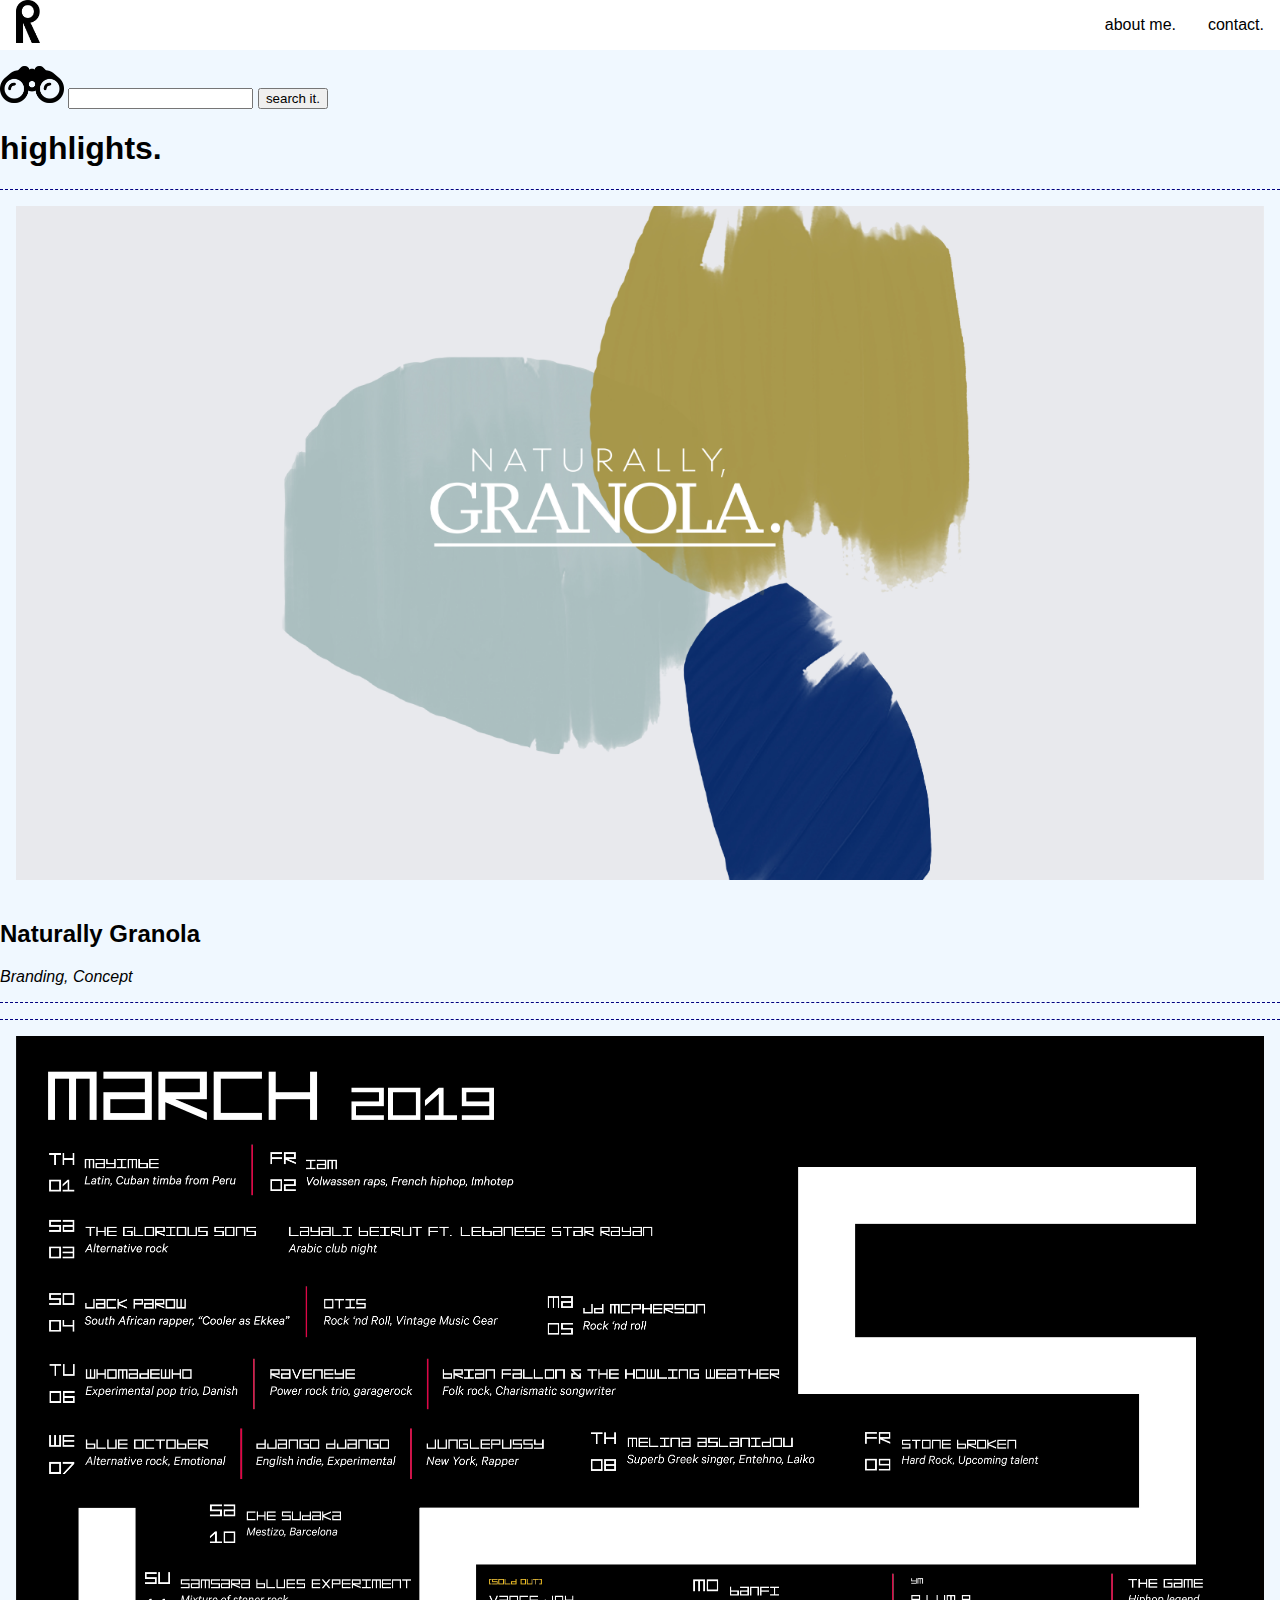
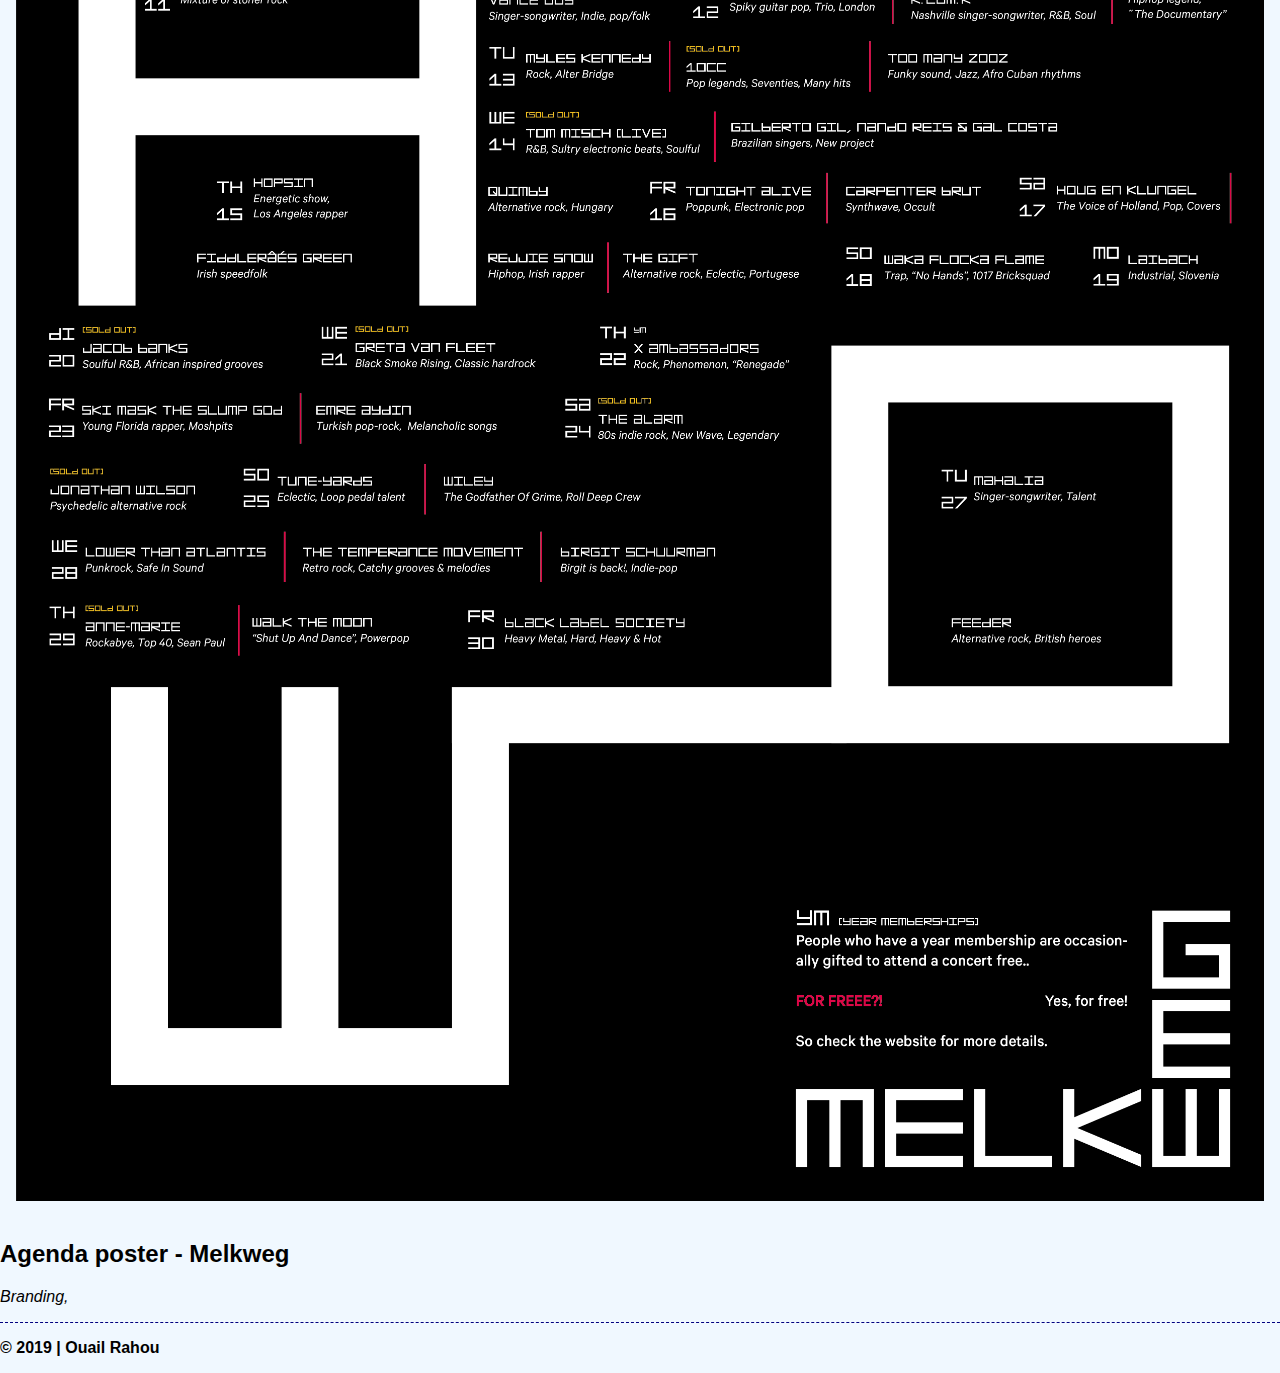
==== index.html @ 0c993b17 "Add files via upload" ====
<!DOCTYPE html>
<html lang="en">

<head>
    <meta name="viewport" content="width=device-width, initial-scale=1">
    <meta charset="UTF-8">
    <title>ouail. reportoire</title>
    <link rel="stylesheet" href="styles/styles.css">
</head>

<body>

    <header>

        <a href="index.html"><img src="img/logo.png" alt="Logo portfolio"></a>

        <nav>
            <ul>
                <li>
                    <a href="projects.html">about me.</a>
                </li>

                <li>
                    <a href="contact.html">contact.</a>
                </li>
            </ul>
        </nav>
    </header>

    <form action=""> <p><img src="img/binoculars.png" alt="">  <input type="search" name="search" /> <input type="submit" name="subscribe"   value="search it." />  </form>


    <main>
        <h1>highlights.</h1>

        <article>
            <img src="img/NG.jpg" alt="Naturally Granola-project">
            <footer><h2>Naturally Granola</h2>
            <p><i>Branding, Concept</i></p>
            </footer>
        </article>

        <article>
            <img src="img/agenda_melkweg.jpg" alt="Naturally Granola-project">
            <h2> Agenda poster - Melkweg </h2>
            <p><i>Branding, </i></p>
        </article>

    </main>

    <footer>
        <p><b>&copy; 2019 | Ouail Rahou</b>
            <p>
                <!-- Bron: https://www.rapidtables.com/web/html/html-codes/html-code-copyright.html -->
    </footer>


</body>

</html>
---- styles/styles.css ----
* {
    box-sizing: border-box;
}

body {
    background-color: aliceblue;
    margin: 0;
    font-family: 'Catamaran', sans-serif;
}

header {
    display: flex;
    justify-content: space-between;
    background: white;
}

header a img {
    width: 1.5em;
    padding: 0;
    display: flex;
    margin: 0 0 0 1em;
    }

nav ul {
    background-color: white;
    display: flex;
    align-items: center;
    justify-content: flex-end;
    margin: 0;
    padding: 0;
}

li {
    list-style-type: none;
    padding: 1em;
}

ul li a:first-of-type {
    text-decoration: none;
    color: black;
}

main article img:first-of-type {
    width: 100%;
    padding: 1em;
}

form p img {
    width: 5%;
}

article {
    border-top: 1px dashed navy;
    border-bottom: 1px dashed navy;
    margin: 1em 0;
}
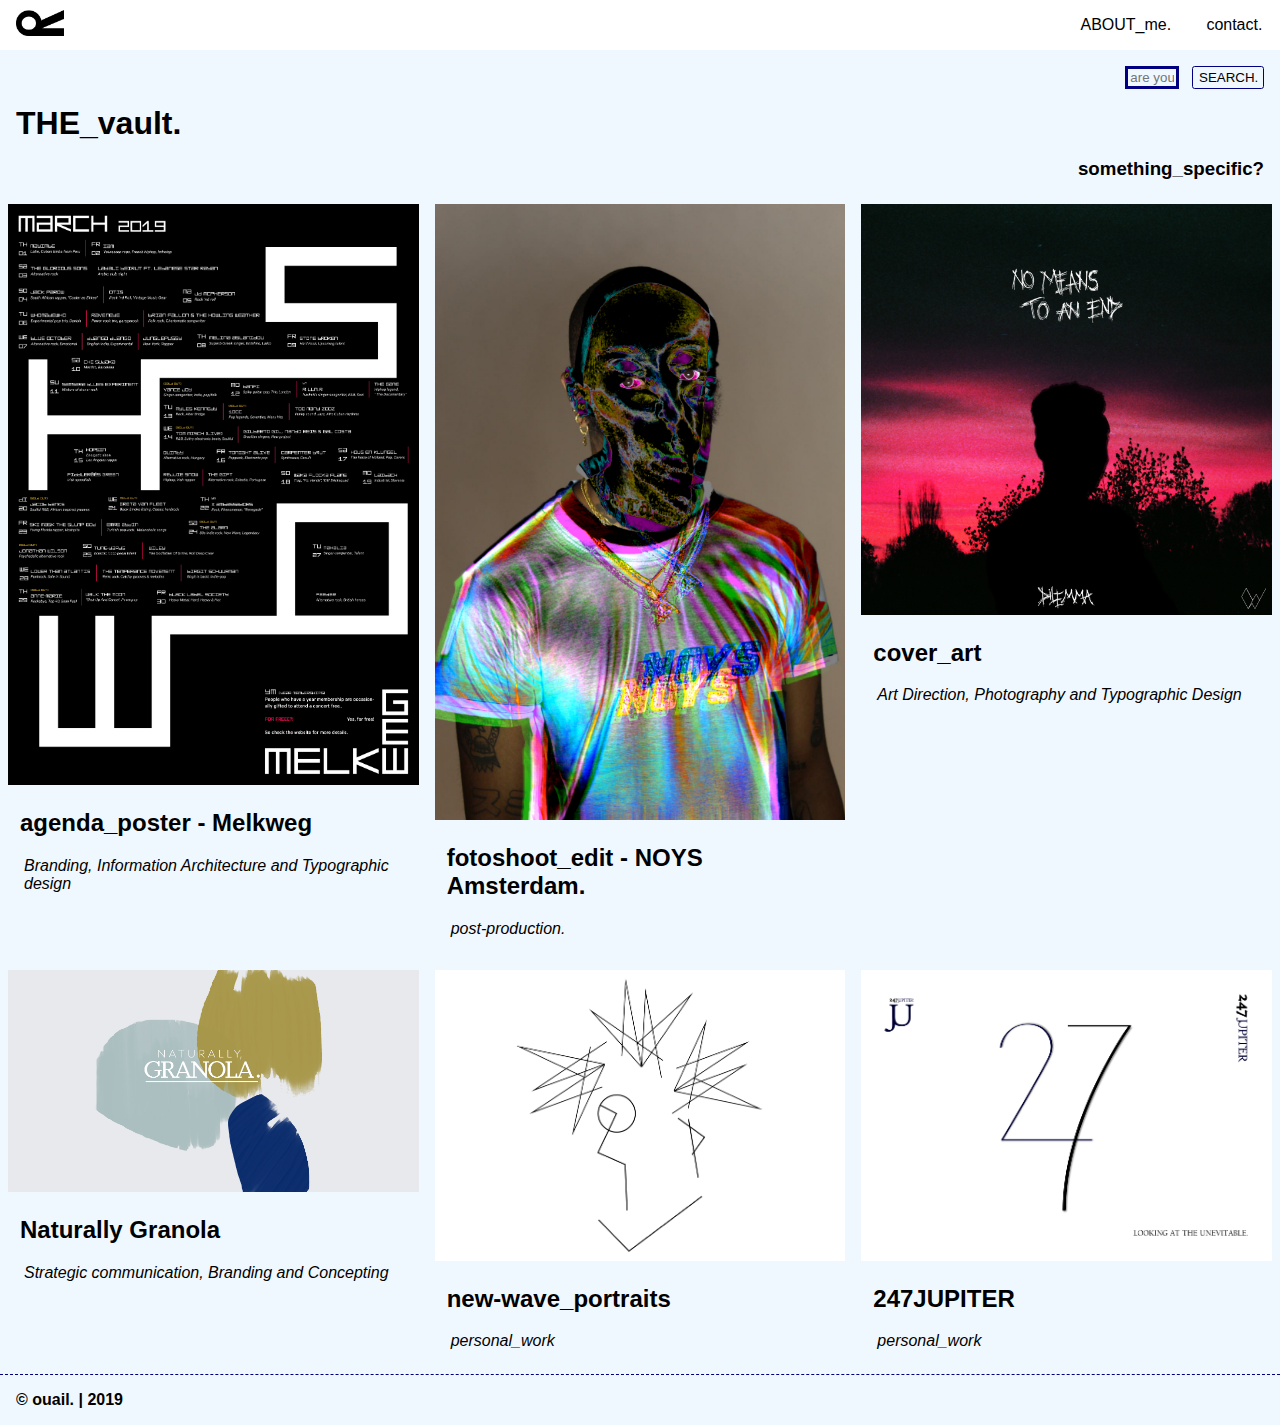
==== commit 02bb5e8a: "final update" ====
--- a/index.html
+++ b/index.html
@@ -2,10 +2,13 @@
 <html lang="en">
 
 <head>
+        
     <meta name="viewport" content="width=device-width, initial-scale=1">
     <meta charset="UTF-8">
-    <title>ouail. reportoire</title>
+    <title>the_vault.</title>
     <link rel="stylesheet" href="styles/styles.css">
+    
+
 </head>
 
 <body>
@@ -17,7 +20,7 @@
         <nav>
             <ul>
                 <li>
-                    <a href="projects.html">about me.</a>
+                    <a href="about-me.html">ABOUT_me.</a>
                 </li>
 
                 <li>
@@ -25,36 +28,89 @@
                 </li>
             </ul>
         </nav>
+
     </header>
 
-    <form action=""> <p><img src="img/binoculars.png" alt="">  <input type="search" name="search" /> <input type="submit" name="subscribe"   value="search it." />  </form>
+    <main>
 
+        <div class="search">
 
-    <main>
-        <h1>highlights.</h1>
+            <label for="searching"> searching </label>
+            <input title="Search" type="text" name="search" aria-label="Search" placeholder="are you looking for..">
+            <button type="submit"> SEARCH. </button>
 
-        <article>
-            <img src="img/NG.jpg" alt="Naturally Granola-project">
-            <footer><h2>Naturally Granola</h2>
-            <p><i>Branding, Concept</i></p>
-            </footer>
-        </article>
+        </div>
 
-        <article>
-            <img src="img/agenda_melkweg.jpg" alt="Naturally Granola-project">
-            <h2> Agenda poster - Melkweg </h2>
-            <p><i>Branding, </i></p>
-        </article>
+        <h1>THE_vault.</h1>
 
+        <form action="s">
+            <div class="filter">
+
+                <h3 id="label">something_specific?</h3>
+
+                <div class="filter-choice" id="filterChoice">
+
+                    <label for="artisanal">
+                <input id="artisanal" type="checkbox" name="artisanal" value="a"> Artisanal</label>
+
+                    <label for="branding">
+                <input id="branding" type="checkbox" name="branding" value="b"> Branding</label>
+
+                    <label for="concepting">
+                <input id="concepting" type="checkbox" name="concepting" value="c"> Concepting</label>
+                </div>
+
+            </div>
+
+        </form>
+
+        <div class="content">
+
+            <article>
+                <img src="img/agenda_melkweg.jpg" alt="Melkweg- project">
+                <h2> agenda_poster - Melkweg </h2>
+                <p><i>Branding, Information Architecture and Typographic design </i></p>
+            </article>
+
+            <article>
+                <img src="img/ogeuf_yar.jpg" alt="Fotoshoot-edit Noys Amsterdam">
+                <h2>fotoshoot_edit - NOYS Amsterdam.</h2>
+                <p><i>post-production. </i></p>
+            </article>
+
+            <article>
+                <img src="img/NoMeansToAnEnd_Cover.jpg" alt="Cover art Dilemma">
+                <h2>cover_art</h2>
+                <p><i>Art Direction, Photography and Typographic Design </i></p>
+            </article>
+
+            <article>
+                <img src="img/NG.jpg" alt="Naturally Granola-project">
+                <h2>Naturally Granola</h2>
+                <p><i>Strategic communication, Branding and Concepting</i></p>
+            </article>
+
+            <article>
+                <img src="img/selfportrait02.png" alt="self-project">
+                <h2>new-wave_portraits</h2>
+                <p><i>personal_work</i></p>
+            </article>
+
+            <article>
+                <img src="img/247jupiter-01.jpg" alt="self-project">
+                <h2>247JUPITER</h2>
+                <p><i>personal_work</i></p>
+            </article>
+        </div>
     </main>
 
     <footer>
-        <p><b>&copy; 2019 | Ouail Rahou</b>
-            <p>
-                <!-- Bron: https://www.rapidtables.com/web/html/html-codes/html-code-copyright.html -->
+        <p><b> &copy; ouail. | 2019</b>
+        </p>
     </footer>
 
 
 </body>
 
+<script src="script.js"></script>
 </html>
--- a/styles/styles.css
+++ b/styles/styles.css
@@ -1,5 +1,6 @@
 * {
     box-sizing: border-box;
+    outline: none;
 }
 
 body {
@@ -8,6 +9,8 @@
     font-family: 'Catamaran', sans-serif;
 }
 
+                            /* Navigatie */
+
 header {
     display: flex;
     justify-content: space-between;
@@ -15,11 +18,9 @@
 }
 
 header a img {
-    width: 1.5em;
-    padding: 0;
-    display: flex;
-    margin: 0 0 0 1em;
-    }
+    width: 5em;
+    padding: .6em 1em;
+}
 
 nav ul {
     background-color: white;
@@ -32,25 +33,195 @@
 
 li {
     list-style-type: none;
-    padding: 1em;
-}
-
-ul li a:first-of-type {
+    padding: 1em 0 1em 1em;
+}
+
+ul li a {
     text-decoration: none;
     color: black;
 }
 
-main article img:first-of-type {
+ul li a:hover {
+    color: black;
+    border: dashed .1em navy;
+    padding: .5em;
+}
+
+ul li a:focus {
+    color: black;
+    border: dashed .1em navy;
+    padding: .5em;
+}
+
+                            /* Zoeken */
+
+.search {
+    display: flex;
+    justify-content: flex-end;
+    margin: 1em;
+    transition: 2s;
+    padding: 0 0 0 1em;
+}
+
+input[type="text"] {
+    width: 4em;
+    background-color: transparent;
+    border: 3px solid navy;
+    box-shadow: none;
+}
+
+input[type="text"]:hover {
+    display: flex;
+    justify-content: flex-start;
+    transition: 2s;
+    width: 12em;
+}
+
+input[type="text"]:focus {
+    display: flex;
+    justify-content: flex-start;
+    transition: 2s;
+    width: 12em;
+}
+
+button {
+    background-color: transparent;
+    color: black;
+    border-radius: .2em;
+    width: 5.4em;
+    border: .1em solid navy;
+    margin: 0 0 0 1em;
+}
+
+button:hover {
+    background-color: navy;
+    color: #FFF;
+    transition: background-color 2s;
+    transition-timing-function: cubic-bezier(.17, .67, .99, .61);
+    border: .1em solid navy;
+}
+
+button:focus {
+    background-color: navy;
+    color: #FFF;
+    transition: background-color 2s;
+    transition-timing-function: cubic-bezier(.17, .67, .99, .61);
+    border: .1em solid navy;
+}
+
+.search label {
+    display: none;
+}
+
+h1 {
+    margin: 0 .5em;
+}
+
+input[type="checkbox"] {
+    display: none;
+}
+
+                            /* Filter */
+
+.filter {
+    padding: .5em;
+    margin: .5em;
+}
+
+h3 {
+    margin: 0;
+    text-align: right;
+}
+
+.filter-choice {
+    display: none;
+    margin: .5em 0;
+    text-align: right;
+}
+
+                            /* Grid */
+
+.content {
+    display: grid;
+    grid-template-columns: 1fr;
+}
+
+                          /* Project */
+
+article {
+    margin: .5em;
+}
+
+article:hover {
+    background-color: rgba(0, 0, 128, 0.4);
+    border: none;
+}
+
+article img {
     width: 100%;
-    padding: 1em;
-}
-
-form p img {
-    width: 5%;
-}
-
-article {
+}
+
+article h2 {
+    padding: 0 0.5em 0 0.5em;
+}
+
+article p {
+    padding: 0 1em 0 1em;
+}
+
+                            /* Footer */
+
+footer {
+    padding: 0 0 0 1em;
     border-top: 1px dashed navy;
-    border-bottom: 1px dashed navy;
-    margin: 1em 0;
-}
+}
+
+                            /* TABLET */
+
+@media only screen and (min-width: 27em) {
+
+    nav {
+        width: 100%;
+    }
+
+    li {
+        padding: 1em .5em;
+    }
+
+.filter-choice label {
+    display: block;
+    margin: .5em 0;
+    text-align: right;
+    }
+
+    .content {
+        display: grid;
+        grid-template-columns: 1fr 1fr;
+
+    }
+}
+
+                        /* DESKTOP */
+
+@media only screen and (min-width: 48em) {
+
+    nav {
+        width: 100%;
+    }
+
+    li {
+        padding: 1em;
+        margin: 0 .1em;
+    }
+
+    .filter-choice label {
+    display: block;
+    margin: .5em 0;
+    text-align: right;
+    }
+
+    .content {
+        display: grid;
+        grid-template-columns: 1fr 1fr 1fr;
+    }
+}
